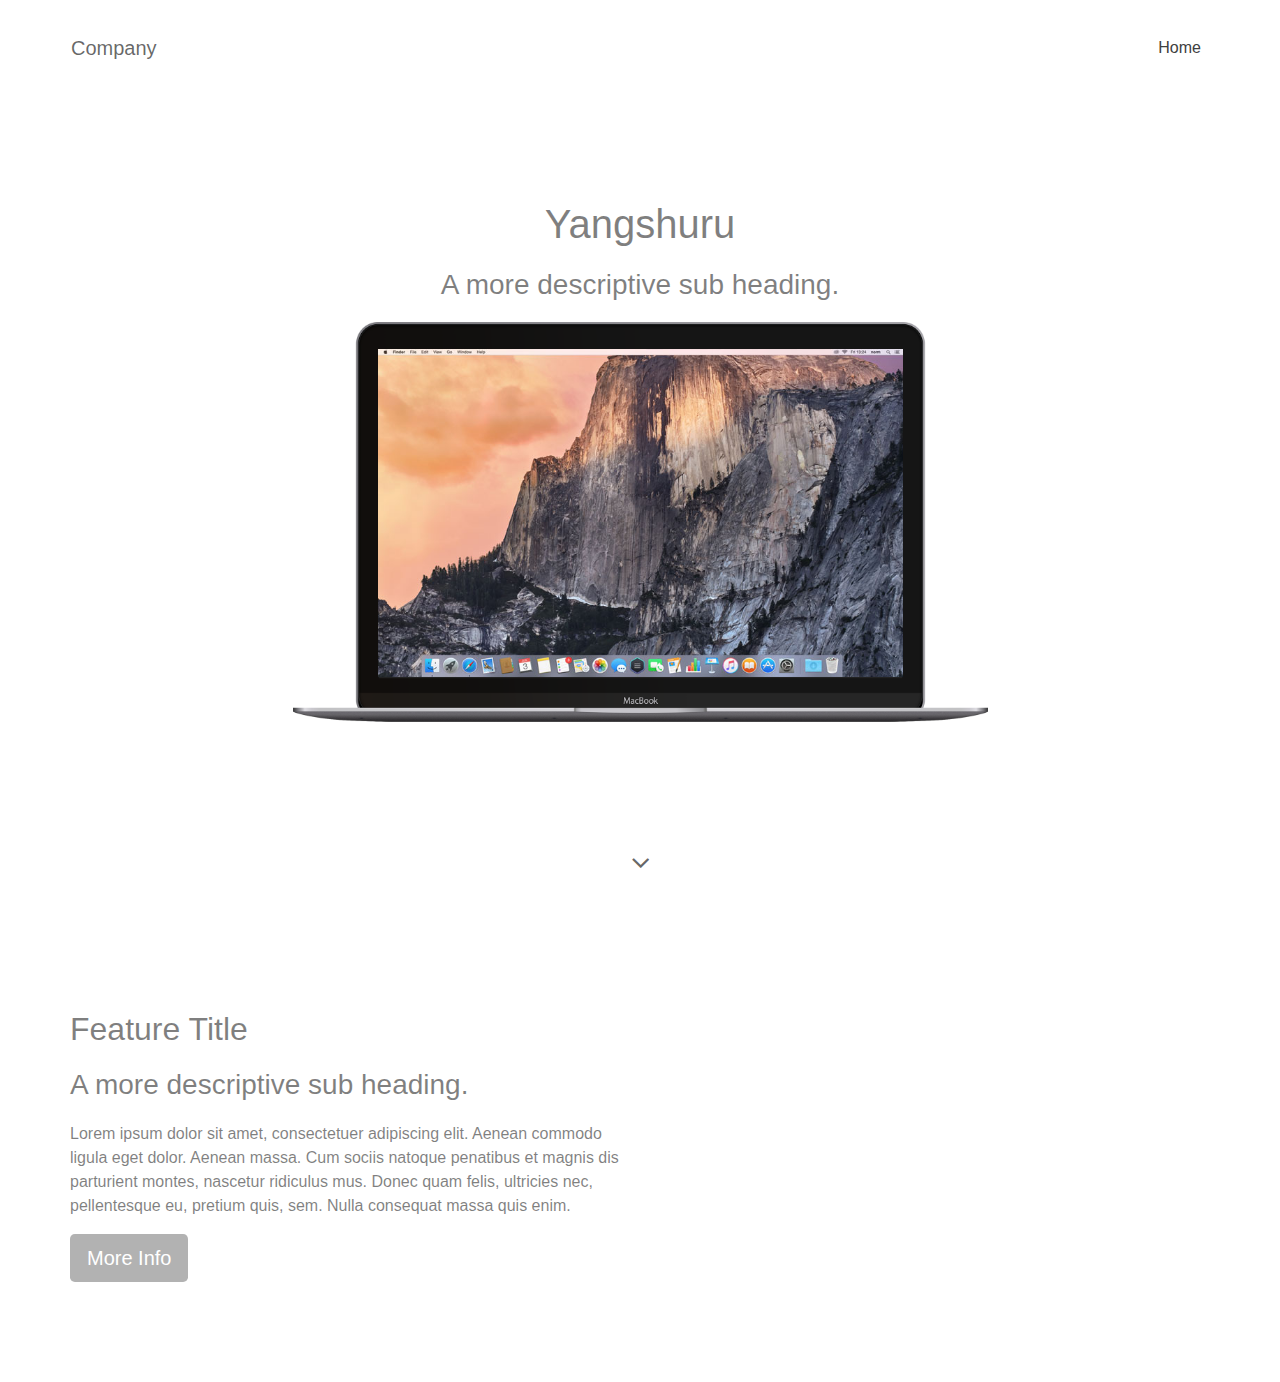
==== index.html @ 5146e5ee "1" ====
<!doctype html>
<html>
<head>
    <meta charset="utf-8">
    <meta name="keywords" content="">
    <meta name="description" content="">
    <meta name="viewport" content="width=device-width, initial-scale=1.0, viewport-fit=cover">
    <link rel="shortcut icon" type="image/png" href="favicon.png">
    
	<link rel="stylesheet" type="text/css" href="./css/bootstrap.min.css?5916">
	<link rel="stylesheet" type="text/css" href="style.css?1356">
	<link rel="stylesheet" type="text/css" href="./css/animate.min.css?6416">
	<link rel="stylesheet" type="text/css" href="./css/font-awesome.min.css">
	
    <title>Home</title>


    
<!-- Analytics -->
 
<!-- Analytics END -->
    
</head>
<body>
<!-- Main container -->
<div class="page-container">
    
<!-- bloc-0 -->
<div class="bloc l-bloc bloc-fill-screen" id="bloc-0">
	<div class="container fill-bloc-top-edge">
		<div class="row">
			<div class="col-12">
				<nav class="navbar navbar-light row navbar-expand-md" role="navigation">
					<a class="navbar-brand" href="index.html">Company</a>
					<button id="nav-toggle" type="button" class="ui-navbar-toggler navbar-toggler border-0 p-0 mr-md-0 ml-auto" data-toggle="collapse" data-target=".navbar-323" aria-expanded="false" aria-label="Toggle navigation">
						<span class="navbar-toggler-icon"></span>
					</button>
					<div class="collapse navbar-collapse navbar-323">
						<ul class="site-navigation nav navbar-nav ml-auto">
							<li class="nav-item">
								<a href="index.html" class="nav-link">Home</a>
							</li>
						</ul>
					</div>
				</nav>
			</div>
		</div>
	</div>
	<div class="container">
		<div class="row">
			<div class="col-lg-12">
				<h1 class="mg-md text-center ">
					Yangshuru
				</h1>
				<h3 class="mg-md float-none text-center">
					A more descriptive sub heading.
				</h3>
			</div>
			<div class="offset-md-2 col-md-8 col-lg-8 offset-lg-2">
				<div class="mx-auto d-block blocsapp-device blocsapp-device-mb mb-space-grey">
					<img src="img/lazyload-ph.png" data-src="img/mbp-screen.jpg" class="img-fluid lazyload" />
				</div>
			</div>
		</div>
	</div>
	<div class="container fill-bloc-bottom-edge">
		<div class="row">
			<div class="col-12">
				<div class="text-center">
					<a href="#" data-scroll-speed="1000" onclick="scrollToTarget('0',this)"><span class="fa fa-angle-down icon-md animated bounce animDelay08"></span></a>
				</div>
			</div>
		</div>
	</div>
</div>
<!-- bloc-0 END -->

<!-- ScrollToTop Button -->
<a class="bloc-button btn btn-d scrollToTop" onclick="scrollToTarget('1',this)"><span class="fa fa-chevron-up"></span></a>
<!-- ScrollToTop Button END-->


<!-- bloc-1 -->
<div class="bloc l-bloc" id="bloc-1">
	<div class="container bloc-lg">
		<div class="row">
			<div class="col-md-6 order-md-1">
				<img src="img/lazyload-ph.png" data-src="img/cornfield.jpg" class="img-fluid mx-auto d-block lazyload" />
			</div>
			<div class="col-md-6 align-self-center">
				<h2 class="mg-md">
					Feature Title
				</h2>
				<h3 class="mg-md">
					A more descriptive sub heading.
				</h3>
				<p>
					Lorem ipsum dolor sit amet, consectetuer adipiscing elit. Aenean commodo ligula eget dolor. Aenean massa. Cum sociis natoque penatibus et magnis dis parturient montes, nascetur ridiculus mus. Donec quam felis, ultricies nec, pellentesque eu, pretium quis, sem. Nulla consequat massa quis enim.
				</p><a href="index.html" class="btn btn-d btn-lg">More Info</a>
			</div>
		</div>
	</div>
</div>
<!-- bloc-1 END -->

</div>
<!-- Main container END -->
    

<script src="./js/jquery-3.3.1.min.js?8917"></script>
<script src="./js/bootstrap.bundle.min.js?9564"></script>
<script src="./js/blocs.min.js?5352"></script>
<script src="./js/lazysizes.min.js" defer></script>
<!-- Additional JS END -->



<!-- Preloader -->
<div id="page-loading-blocs-notifaction" class="page-preloader"></div>
<!-- Preloader END -->

</body>
</html>
---- style.css ----
/*-----------------------------------------------------------------------------------
	    (null)
        Built with Blocs
-----------------------------------------------------------------------------------*/
 
body{
	margin:0;
	padding:0;
    background:#FFFFFF;
    overflow-x:hidden;
    -webkit-font-smoothing: antialiased;
    -moz-osx-font-smoothing: grayscale;
}
.page-container{overflow-x:hidden;} /* Prevents unwanted scroll space when scroll FX used. */
a,button{transition: background .3s ease-in-out;outline: none!important;} /* Prevent ugly blue glow on chrome and safari */
a:hover{text-decoration: none; cursor:pointer;}


/* Preloader */

.page-preloader{position: fixed;top: 0;bottom: 0;width: 100%;z-index:100000;background:#FFFFFF url("img/pageload-spinner.gif") no-repeat center center;}

/* = Blocs
-------------------------------------------------------------- */

.bloc{
	width:100%;
	clear:both;
	background: 50% 50% no-repeat;
	padding:0 50px;
	-webkit-background-size: cover;
	-moz-background-size: cover;
	-o-background-size: cover;
	background-size: cover;
	position:relative;
	display:flex;
}
.bloc .container{
	padding-left:0;
	padding-right:0;
}


/* Sizes */

.bloc-lg{
	padding:100px 50px;
}

/* = Full Screen Blocs 
-------------------------------------------------------------- */

.bloc-fill-screen{
	min-height:100vh;
	display: flex;
	flex-direction: column;
	padding-top:20px;
	padding-bottom:20px;
}
.bloc-fill-screen > .container{
	align-self: flex-middle;
	flex-grow: 1;
	display: flex;
}
.bloc-fill-screen > .container > .row{
	flex-grow: 1;
	align-self: center;
	width:100%;
}
.bloc-fill-screen .fill-bloc-top-edge, .bloc-fill-screen .fill-bloc-bottom-edge{
	flex-grow: 0;
}
.bloc-fill-screen .fill-bloc-top-edge{
	align-self: flex-start;
}
.bloc-fill-screen .fill-bloc-bottom-edge{
	align-self: flex-end;
}


/* Light theme */

.d-bloc .card,.l-bloc{
	color:rgba(0,0,0,.5);
}
.d-bloc .card button:hover,.l-bloc button:hover{
	color:rgba(0,0,0,.7);
}
.l-bloc .icon-round,.l-bloc .icon-square,.l-bloc .icon-rounded,.l-bloc .icon-semi-rounded-a,.l-bloc .icon-semi-rounded-b{
	border-color:rgba(0,0,0,.7);
}
.d-bloc .card .divider-h span,.l-bloc .divider-h span{
	border-color:rgba(0,0,0,.1);
}
.d-bloc .card .a-btn,.l-bloc .a-btn,.l-bloc .navbar a,.l-bloc a .icon-sm, .l-bloc a .icon-md, .l-bloc a .icon-lg, .l-bloc a .icon-xl, .l-bloc h1 a, .l-bloc h2 a, .l-bloc h3 a, .l-bloc h4 a, .l-bloc h5 a, .l-bloc h6 a, .l-bloc p a{
	color:rgba(0,0,0,.6);
}
.d-bloc .card .a-btn:hover,.l-bloc .a-btn:hover,.l-bloc .navbar a:hover, .l-bloc a:hover .icon-sm, .l-bloc a:hover .icon-md, .l-bloc a:hover .icon-lg, .l-bloc a:hover .icon-xl, .l-bloc h1 a:hover, .l-bloc h2 a:hover, .l-bloc h3 a:hover, .l-bloc h4 a:hover, .l-bloc h5 a:hover, .l-bloc h6 a:hover, .l-bloc p a:hover{
	color:rgba(0,0,0,1);
}
.l-bloc .navbar-toggle .icon-bar{
	color:rgba(0,0,0,.6);
}
.d-bloc .card .btn-wire,.d-bloc .card .btn-wire:hover,.l-bloc .btn-wire,.l-bloc .btn-wire:hover{
	color:rgba(0,0,0,.7);
	border-color:rgba(0,0,0,.3);
}


/* = NavBar
-------------------------------------------------------------- */

.hero .hero-nav{
	padding-left:inherit;
	padding-right:inherit;
}
/* Handle Multi Level Navigation */.navbar-light .navbar-nav .nav-link {
	color: rgb(64, 64, 64);
}
.btco-menu li > a {
	padding: 10px 15px;
	color: #000;
}
.btco-menu .active a:focus,.btco-menu li a:focus ,.navbar > .show > a:focus{
	background: transparent;
	outline: 0;
}
.dropdown-menu .show > .dropdown-toggle::after{
	transform: rotate(-90deg);
}

/* = Bric adjustment margins
-------------------------------------------------------------- */

.mg-md{
	margin-top:10px;
	margin-bottom:20px;
}

/* = Buttons
-------------------------------------------------------------- */

.btn-d,.btn-d:hover,.btn-d:focus{
	color:#FFF;
	background:rgba(0,0,0,.3);
}

/* Prevent ugly blue glow on chrome and safari */
button{
	outline: none!important;
}


/* = Icons
-------------------------------------------------------------- */
.icon-md{
	font-size:30px!important;
}




.card-sq, .card-sq .card-header, .card-sq .card-footer{
	border-radius:0;
}
.card-rd{
	border-radius:30px;
}
.card-rd .card-header{
	border-radius:29px 29px 0 0;
}
.card-rd .card-footer{
	border-radius:0 0 29px 29px;
}





/* ScrollToTop button */

.scrollToTop{
	width:40px;
	height:40px;
	position:fixed;
	bottom:20px;
	right:20px;
	opacity: 0;
	z-index: 500;
	transition: all .3s ease-in-out;
}
.scrollToTop span{
	margin-top: 6px;
}
.showScrollTop{
	font-size: 14px;
	opacity: 1;
}
/* = MacBook Devices
-------------------------------------------------------------- */

.blocsapp-device-mb{
	background-repeat:no-repeat;
	background-size:contain;
	background-position:center;
	display: block;
	width:100%;
	height:auto;
	padding: 3.6% 15% 7.5%;
}
.blocsapp-device-mb img{
	width:100%;
	height:auto;
	margin: 0 auto;
}
.blocsapp-device-mb .embed-responsive{
	padding-bottom: 65%;
	width: 103.1%;
	left: -1.5%;
}
/* = MacBook Space Grey
-------------------------------------------------------------- */

.mb-space-grey{
	background-image:url("img/Apple-Macbook-Space-Grey.png");
}

/* = Custom Styling
-------------------------------------------------------------- */

h1,h2,h3,h4,h5,h6,p,label,.btn,a{
	font-family:"Helvetica";
}
.container{
	max-width:1140px;
}

/* = Colour
-------------------------------------------------------------- */





/* = Mobile adjustments 
-------------------------------------------------------------- */
@media (max-width: 1024px)
{
    .bloc{
        padding-left: 20px; 
        padding-right: 20px;  
    }
    .bloc.full-width-bloc, .bloc-tile-2.full-width-bloc .container, .bloc-tile-3.full-width-bloc .container, .bloc-tile-4.full-width-bloc .container{
        padding-left: 0; 
        padding-right: 0;  
    }
}
@media (max-width: 991px)
{
    .container{width:100%;}
    .page-container, #hero-bloc{overflow-x: hidden;position: relative;} /* Prevent unwanted side scroll on mobile */
    .bloc{padding-left: constant(safe-area-inset-left);padding-right: constant(safe-area-inset-right);} /* iPhone X Notch Support*/
    .bloc-group, .bloc-group .bloc{display:block;width:100%;}
}
@media (max-width: 767px)
{
    .page-container{
        overflow-x: hidden;
        position:relative;
    }
    .bloc-tile-2 .container, .bloc-tile-3 .container, .bloc-tile-4 .container{
        padding-left:0;padding-right:0;
    }
    .a-block{
        padding:0 10px;
    }
    .btn-dwn{
       display:none; 
    }
    .voffset{
        margin-top:5px;
    }
    .voffset-md{
        margin-top:20px;
    }
    .voffset-lg{
        margin-top:30px;
    }
    form{
        padding:5px;
    }
    .close-lightbox{
        display:inline-block;
    }
    .blocsapp-device-iphone5{
	   background-size: 216px 425px;
	   padding-top:60px;
	   width:216px;
	   height:425px;
    }
    .blocsapp-device-iphone5 img{
	   width: 180px;
	   height: 320px;
    }
}
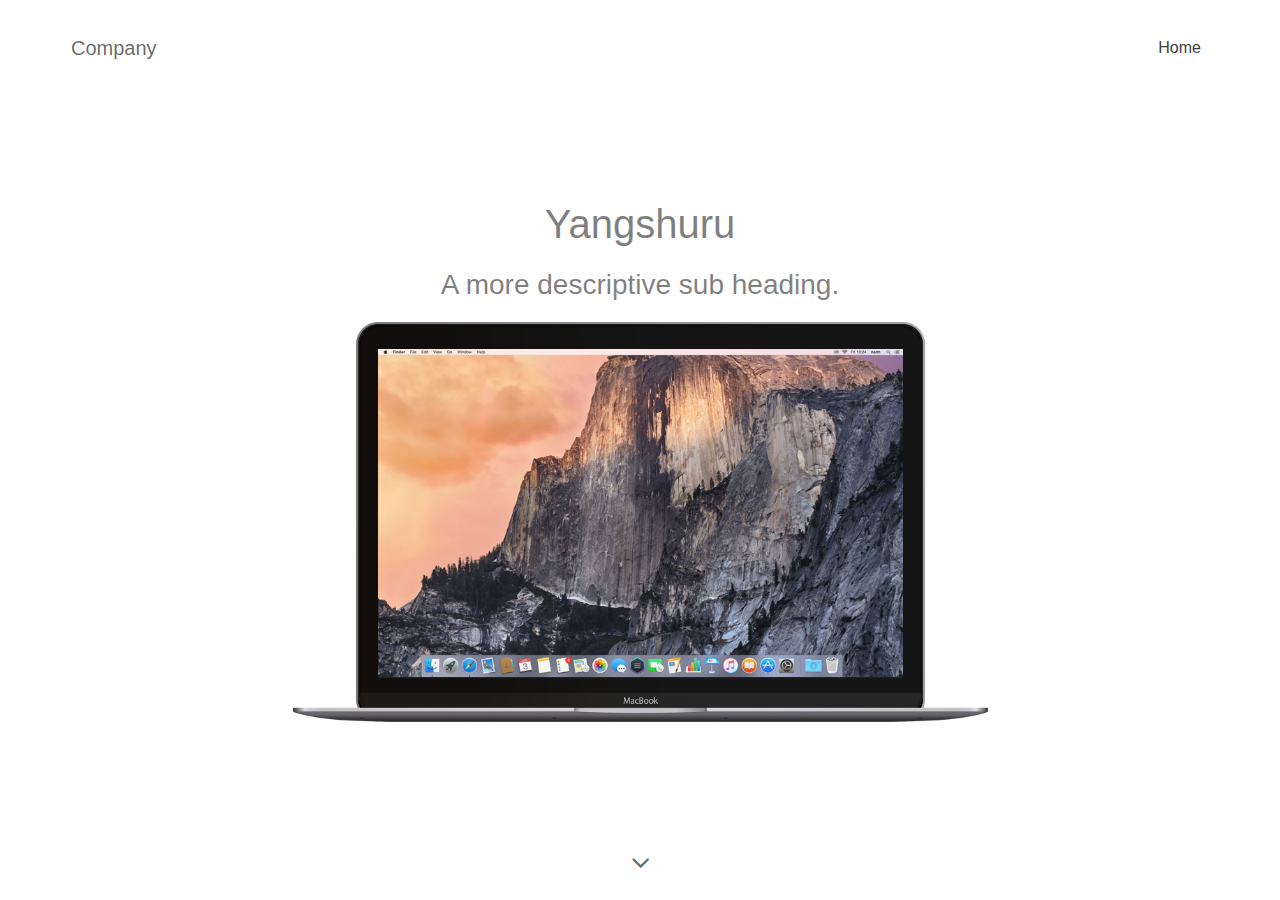
==== commit c144dace: "1" ====
--- a/index.html
+++ b/index.html
@@ -7,9 +7,9 @@
     <meta name="viewport" content="width=device-width, initial-scale=1.0, viewport-fit=cover">
     <link rel="shortcut icon" type="image/png" href="favicon.png">
     
-	<link rel="stylesheet" type="text/css" href="./css/bootstrap.min.css?5916">
-	<link rel="stylesheet" type="text/css" href="style.css?1356">
-	<link rel="stylesheet" type="text/css" href="./css/animate.min.css?6416">
+	<link rel="stylesheet" type="text/css" href="./css/bootstrap.min.css?8823">
+	<link rel="stylesheet" type="text/css" href="style.css?8149">
+	<link rel="stylesheet" type="text/css" href="./css/animate.min.css?1481">
 	<link rel="stylesheet" type="text/css" href="./css/font-awesome.min.css">
 	
     <title>Home</title>
@@ -32,10 +32,10 @@
 			<div class="col-12">
 				<nav class="navbar navbar-light row navbar-expand-md" role="navigation">
 					<a class="navbar-brand" href="index.html">Company</a>
-					<button id="nav-toggle" type="button" class="ui-navbar-toggler navbar-toggler border-0 p-0 mr-md-0 ml-auto" data-toggle="collapse" data-target=".navbar-323" aria-expanded="false" aria-label="Toggle navigation">
+					<button id="nav-toggle" type="button" class="ui-navbar-toggler navbar-toggler border-0 p-0 mr-md-0 ml-auto" data-toggle="collapse" data-target=".navbar-7583" aria-expanded="false" aria-label="Toggle navigation">
 						<span class="navbar-toggler-icon"></span>
 					</button>
-					<div class="collapse navbar-collapse navbar-323">
+					<div class="collapse navbar-collapse navbar-7583">
 						<ul class="site-navigation nav navbar-nav ml-auto">
 							<li class="nav-item">
 								<a href="index.html" class="nav-link">Home</a>
@@ -80,36 +80,13 @@
 <!-- ScrollToTop Button END-->
 
 
-<!-- bloc-1 -->
-<div class="bloc l-bloc" id="bloc-1">
-	<div class="container bloc-lg">
-		<div class="row">
-			<div class="col-md-6 order-md-1">
-				<img src="img/lazyload-ph.png" data-src="img/cornfield.jpg" class="img-fluid mx-auto d-block lazyload" />
-			</div>
-			<div class="col-md-6 align-self-center">
-				<h2 class="mg-md">
-					Feature Title
-				</h2>
-				<h3 class="mg-md">
-					A more descriptive sub heading.
-				</h3>
-				<p>
-					Lorem ipsum dolor sit amet, consectetuer adipiscing elit. Aenean commodo ligula eget dolor. Aenean massa. Cum sociis natoque penatibus et magnis dis parturient montes, nascetur ridiculus mus. Donec quam felis, ultricies nec, pellentesque eu, pretium quis, sem. Nulla consequat massa quis enim.
-				</p><a href="index.html" class="btn btn-d btn-lg">More Info</a>
-			</div>
-		</div>
-	</div>
-</div>
-<!-- bloc-1 END -->
-
 </div>
 <!-- Main container END -->
     
 
-<script src="./js/jquery-3.3.1.min.js?8917"></script>
-<script src="./js/bootstrap.bundle.min.js?9564"></script>
-<script src="./js/blocs.min.js?5352"></script>
+<script src="./js/jquery-3.3.1.min.js?7281"></script>
+<script src="./js/bootstrap.bundle.min.js?413"></script>
+<script src="./js/blocs.min.js?8440"></script>
 <script src="./js/lazysizes.min.js" defer></script>
 <!-- Additional JS END -->
 
--- a/style.css
+++ b/style.css
@@ -40,13 +40,6 @@
 	padding-right:0;
 }
 
-
-/* Sizes */
-
-.bloc-lg{
-	padding:100px 50px;
-}
-
 /* = Full Screen Blocs 
 -------------------------------------------------------------- */
 
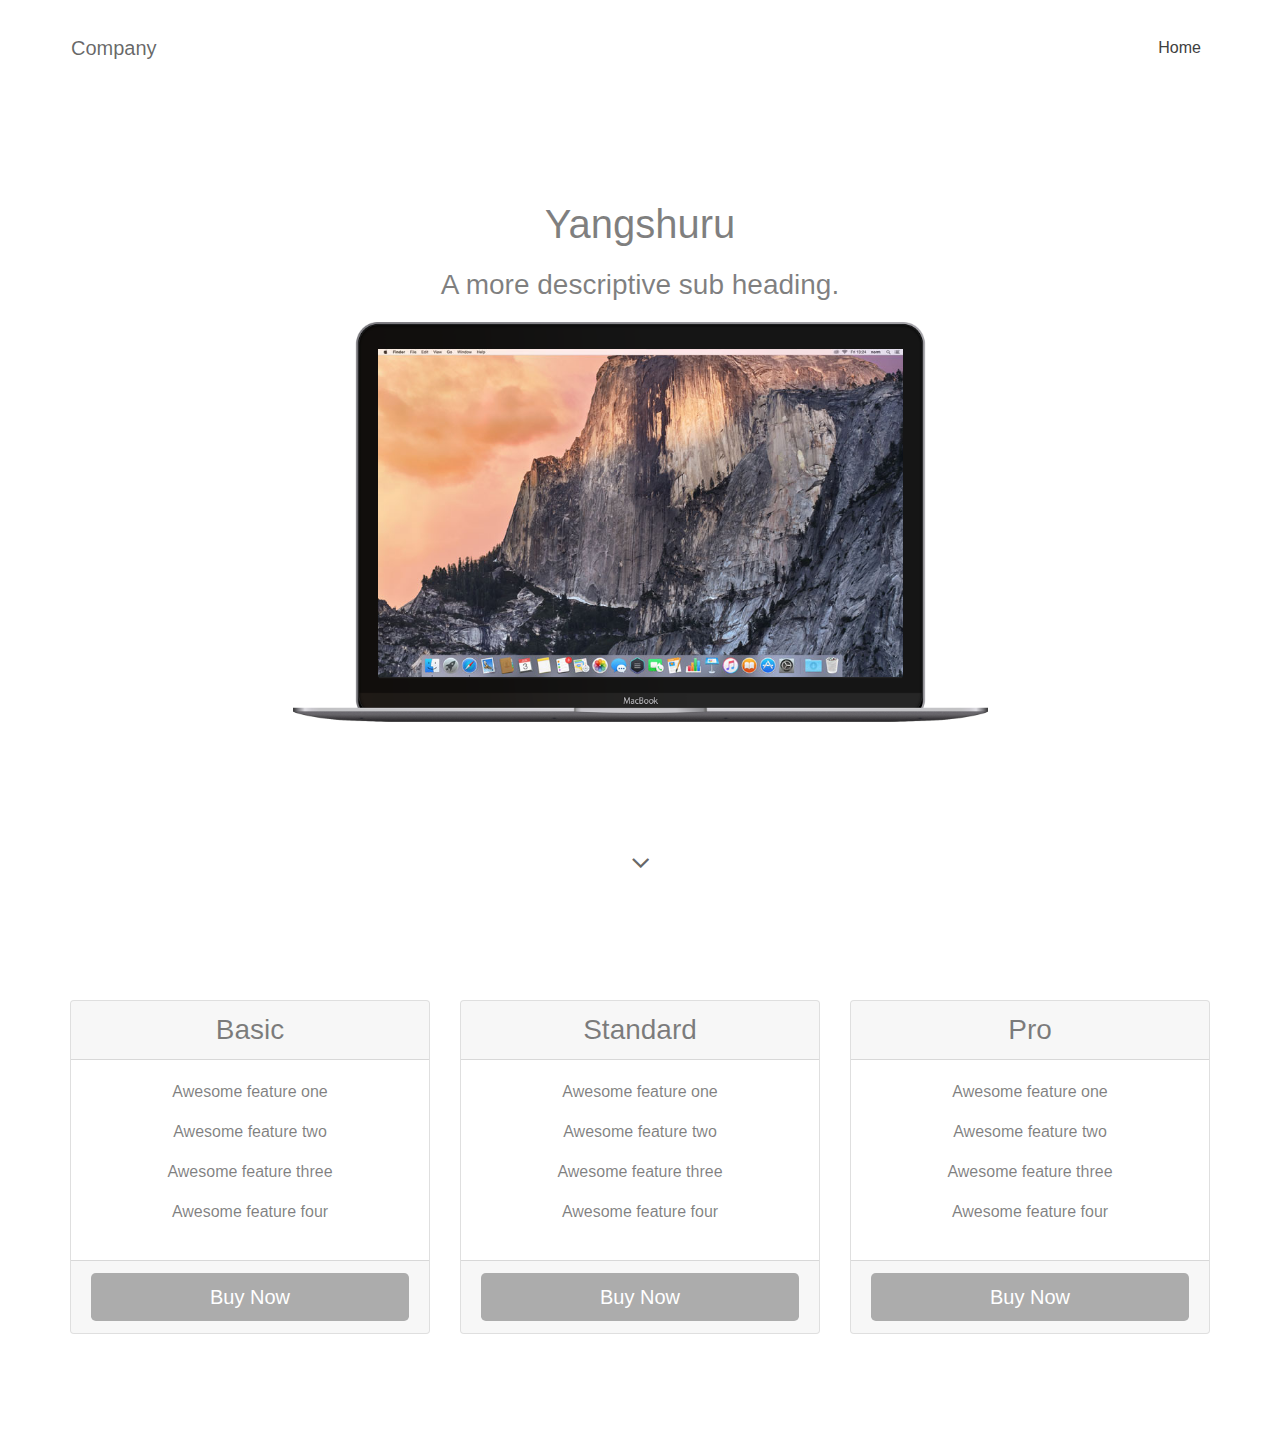
==== commit 5ccf9ead: "1" ====
--- a/index.html
+++ b/index.html
@@ -7,9 +7,9 @@
     <meta name="viewport" content="width=device-width, initial-scale=1.0, viewport-fit=cover">
     <link rel="shortcut icon" type="image/png" href="favicon.png">
     
-	<link rel="stylesheet" type="text/css" href="./css/bootstrap.min.css?8823">
-	<link rel="stylesheet" type="text/css" href="style.css?8149">
-	<link rel="stylesheet" type="text/css" href="./css/animate.min.css?1481">
+	<link rel="stylesheet" type="text/css" href="./css/bootstrap.min.css?5642">
+	<link rel="stylesheet" type="text/css" href="style.css?768">
+	<link rel="stylesheet" type="text/css" href="./css/animate.min.css?1499">
 	<link rel="stylesheet" type="text/css" href="./css/font-awesome.min.css">
 	
     <title>Home</title>
@@ -49,7 +49,7 @@
 	<div class="container">
 		<div class="row">
 			<div class="col-lg-12">
-				<h1 class="mg-md text-center ">
+				<h1 class="mg-md text-center">
 					Yangshuru
 				</h1>
 				<h3 class="mg-md float-none text-center">
@@ -80,13 +80,130 @@
 <!-- ScrollToTop Button END-->
 
 
+<!-- bloc-1 -->
+<div class="bloc l-bloc " id="bloc-1">
+	<div class="container bloc-lg">
+		<div class="row">
+			<div class="col-md-4">
+				<div class="card">
+					<div class="card-header">
+						<h3 class="mg-clear text-center">
+							Basic
+						</h3>
+					</div>
+					<div class="card-body">
+						<ul class="list-unstyled">
+							<li>
+								<p class="text-center">
+									Awesome feature one
+								</p>
+							</li>
+							<li>
+								<p class="text-center">
+									Awesome feature two
+								</p>
+							</li>
+							<li>
+								<p class="text-center">
+									Awesome feature three
+								</p>
+							</li>
+							<li>
+								<p class="text-center">
+									Awesome feature four
+								</p>
+							</li>
+						</ul>
+					</div>
+					<div class="card-footer">
+						<a href="index.html" class="btn btn-d btn-lg btn-block">Buy Now</a>
+					</div>
+				</div>
+			</div>
+			<div class="col-md-4 mt-3 mt-md-0">
+				<div class="card">
+					<div class="card-header">
+						<h3 class="mg-clear text-center">
+							Standard
+						</h3>
+					</div>
+					<div class="card-body">
+						<ul class="list-unstyled">
+							<li>
+								<p class="text-center">
+									Awesome feature one
+								</p>
+							</li>
+							<li>
+								<p class="text-center">
+									Awesome feature two
+								</p>
+							</li>
+							<li>
+								<p class="text-center">
+									Awesome feature three
+								</p>
+							</li>
+							<li>
+								<p class="text-center">
+									Awesome feature four
+								</p>
+							</li>
+						</ul>
+					</div>
+					<div class="card-footer">
+						<a href="index.html" class="btn btn-d btn-lg btn-block">Buy Now</a>
+					</div>
+				</div>
+			</div>
+			<div class="col-md-4 mt-3 mt-md-0">
+				<div class="card">
+					<div class="card-header">
+						<h3 class="mg-clear text-center">
+							Pro
+						</h3>
+					</div>
+					<div class="card-body">
+						<ul class="list-unstyled">
+							<li>
+								<p class="text-center">
+									Awesome feature one
+								</p>
+							</li>
+							<li>
+								<p class="text-center">
+									Awesome feature two
+								</p>
+							</li>
+							<li>
+								<p class="text-center">
+									Awesome feature three
+								</p>
+							</li>
+							<li>
+								<p class="text-center">
+									Awesome feature four
+								</p>
+							</li>
+						</ul>
+					</div>
+					<div class="card-footer">
+						<a href="index.html" class="btn btn-d btn-lg btn-block">Buy Now</a>
+					</div>
+				</div>
+			</div>
+		</div>
+	</div>
+</div>
+<!-- bloc-1 END -->
+
 </div>
 <!-- Main container END -->
     
 
-<script src="./js/jquery-3.3.1.min.js?7281"></script>
-<script src="./js/bootstrap.bundle.min.js?413"></script>
-<script src="./js/blocs.min.js?8440"></script>
+<script src="./js/jquery-3.3.1.min.js?4922"></script>
+<script src="./js/bootstrap.bundle.min.js?1645"></script>
+<script src="./js/blocs.min.js?3189"></script>
 <script src="./js/lazysizes.min.js" defer></script>
 <!-- Additional JS END -->
 
--- a/style.css
+++ b/style.css
@@ -40,6 +40,13 @@
 	padding-right:0;
 }
 
+
+/* Sizes */
+
+.bloc-lg{
+	padding:100px 50px;
+}
+
 /* = Full Screen Blocs 
 -------------------------------------------------------------- */
 
@@ -125,6 +132,9 @@
 /* = Bric adjustment margins
 -------------------------------------------------------------- */
 
+.mg-clear{
+	margin:0;
+}
 .mg-md{
 	margin-top:10px;
 	margin-bottom:20px;
@@ -153,6 +163,8 @@
 
 
 
+/* = Cards
+-------------------------------------------------------------- */
 .card-sq, .card-sq .card-header, .card-sq .card-footer{
 	border-radius:0;
 }
